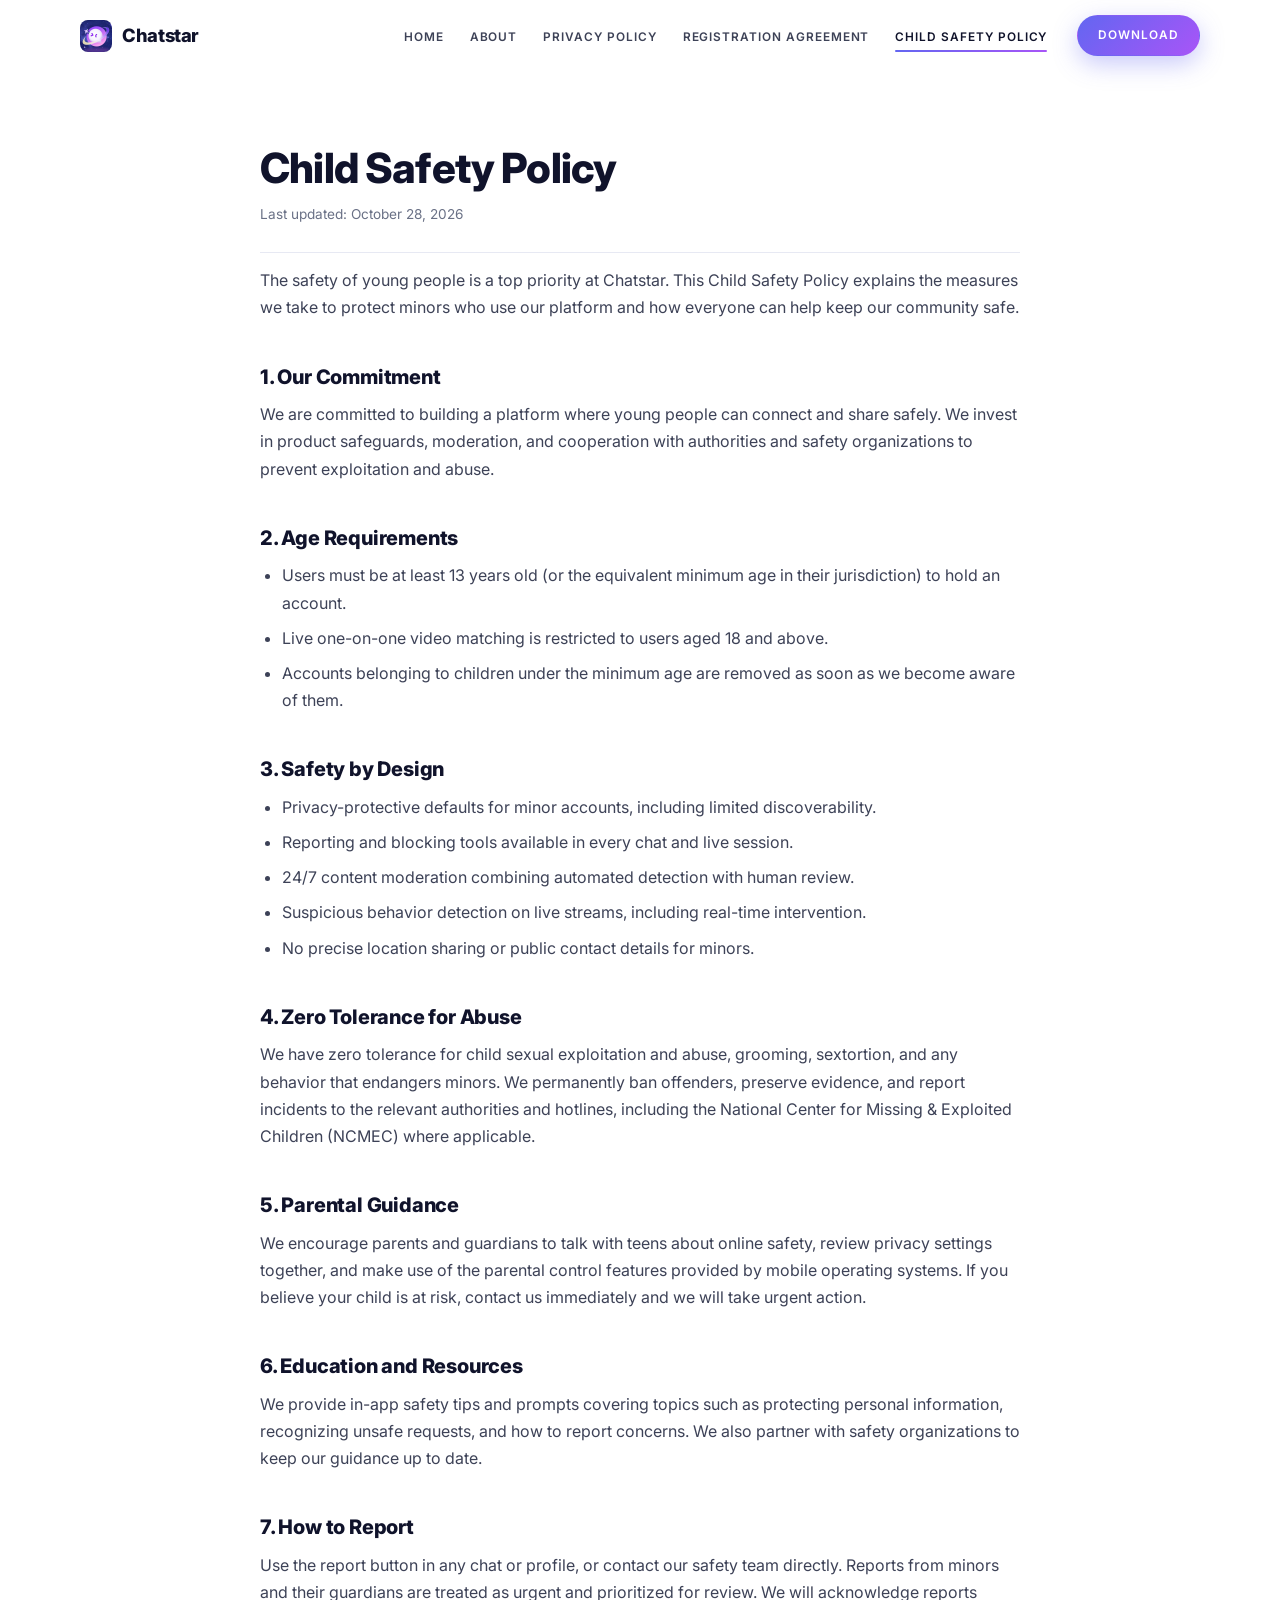
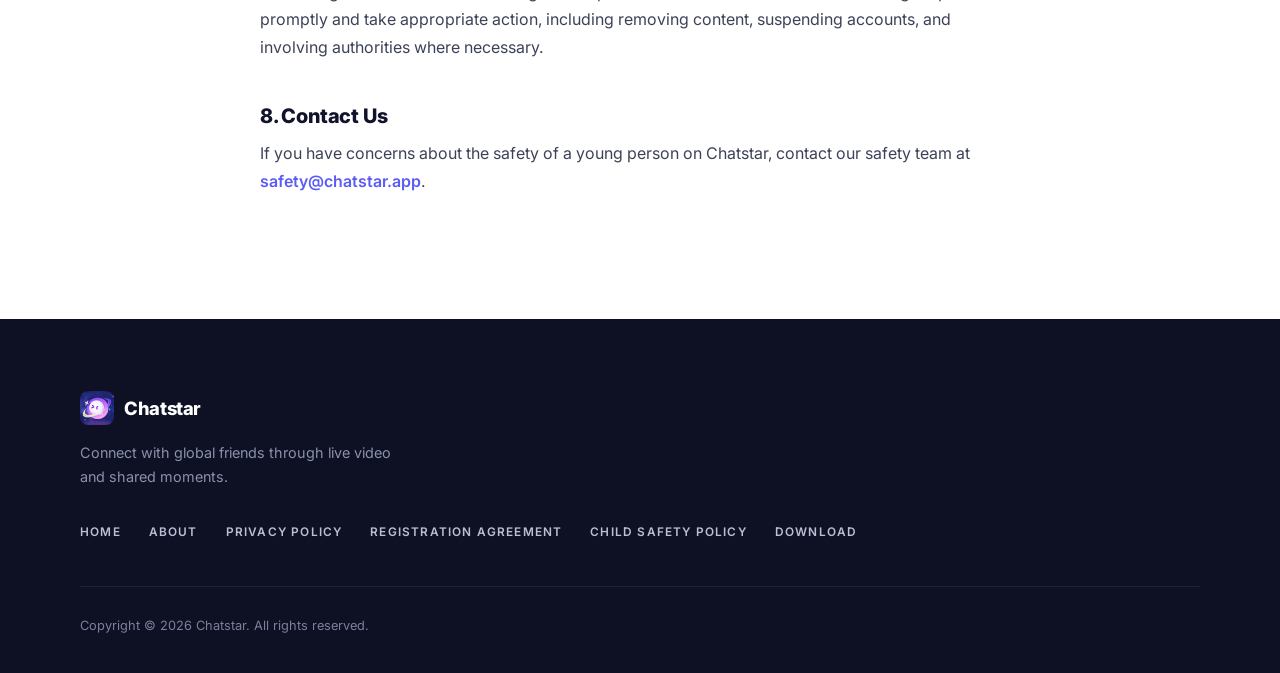
==== child_safety.html @ 047a6339 "commit" ====
<!DOCTYPE html>
<html lang="en">
<head>
<meta charset="UTF-8">
<meta name="viewport" content="width=device-width, initial-scale=1.0">
<title>Child Safety Policy - Chatstar</title>
<meta name="description" content="Chatstar Child Safety Policy - our commitment to keeping young people safe on our platform.">
<meta name="theme-color" content="#6366F1">
<link rel="icon" type="image/webp" href="static/picture/logo.webp">
<link rel="preconnect" href="https://fonts.googleapis.com">
<link rel="preconnect" href="https://fonts.gstatic.com" crossorigin>
<link href="https://fonts.googleapis.com/css2?family=Inter:wght@400;500;600;700;800&display=swap" rel="stylesheet">
<link rel="stylesheet" href="css/style.css">
</head>
<body>

<header class="site-header" id="siteHeader">
  <div class="container nav-wrap">
    <a class="brand" href="index.html" aria-label="Chatstar home">
      <img src="static/picture/logo.webp" alt="Chatstar logo" width="512" height="512">
      <span class="brand-name">Chatstar</span>
    </a>
    <nav class="main-nav" id="mainNav" aria-label="Main navigation">
      <ul>
        <li><a href="index.html">Home</a></li>
        <li><a href="index.html#about">About</a></li>
        <li><a href="privacy_policy.html">Privacy Policy</a></li>
        <li><a href="registration.html">Registration Agreement</a></li>
        <li><a class="active" href="child_safety.html">Child Safety Policy</a></li>
      </ul>
      <a class="btn btn-primary nav-cta" href="index.html#download">Download</a>
    </nav>
    <button class="nav-toggle" id="navToggle" aria-label="Open menu" aria-expanded="false">
      <span></span><span></span><span></span>
    </button>
  </div>
</header>

<main class="legal">
  <div class="container legal-inner">
    <h1>Child Safety Policy</h1>
    <p class="legal-meta">Last updated: October 28, 2026</p>

    <p>The safety of young people is a top priority at Chatstar. This Child Safety Policy explains the measures we take to protect minors who use our platform and how everyone can help keep our community safe.</p>

    <h2>1. Our Commitment</h2>
    <p>We are committed to building a platform where young people can connect and share safely. We invest in product safeguards, moderation, and cooperation with authorities and safety organizations to prevent exploitation and abuse.</p>

    <h2>2. Age Requirements</h2>
    <ul>
      <li>Users must be at least 13 years old (or the equivalent minimum age in their jurisdiction) to hold an account.</li>
      <li>Live one-on-one video matching is restricted to users aged 18 and above.</li>
      <li>Accounts belonging to children under the minimum age are removed as soon as we become aware of them.</li>
    </ul>

    <h2>3. Safety by Design</h2>
    <ul>
      <li>Privacy-protective defaults for minor accounts, including limited discoverability.</li>
      <li>Reporting and blocking tools available in every chat and live session.</li>
      <li>24/7 content moderation combining automated detection with human review.</li>
      <li>Suspicious behavior detection on live streams, including real-time intervention.</li>
      <li>No precise location sharing or public contact details for minors.</li>
    </ul>

    <h2>4. Zero Tolerance for Abuse</h2>
    <p>We have zero tolerance for child sexual exploitation and abuse, grooming, sextortion, and any behavior that endangers minors. We permanently ban offenders, preserve evidence, and report incidents to the relevant authorities and hotlines, including the National Center for Missing &amp; Exploited Children (NCMEC) where applicable.</p>

    <h2>5. Parental Guidance</h2>
    <p>We encourage parents and guardians to talk with teens about online safety, review privacy settings together, and make use of the parental control features provided by mobile operating systems. If you believe your child is at risk, contact us immediately and we will take urgent action.</p>

    <h2>6. Education and Resources</h2>
    <p>We provide in-app safety tips and prompts covering topics such as protecting personal information, recognizing unsafe requests, and how to report concerns. We also partner with safety organizations to keep our guidance up to date.</p>

    <h2>7. How to Report</h2>
    <p>Use the report button in any chat or profile, or contact our safety team directly. Reports from minors and their guardians are treated as urgent and prioritized for review. We will acknowledge reports promptly and take appropriate action, including removing content, suspending accounts, and involving authorities where necessary.</p>

    <h2>8. Contact Us</h2>
    <!-- TODO: 替换为真实安全团队联系邮箱 -->
    <p>If you have concerns about the safety of a young person on Chatstar, contact our safety team at <a href="mailto:safety@chatstar.app">safety@chatstar.app</a>.</p>
  </div>
</main>

<footer class="site-footer">
  <div class="container">
    <div class="footer-top">
      <div class="footer-brand">
        <a href="index.html" aria-label="Chatstar home">
          <img src="static/picture/logo.webp" alt="Chatstar logo" width="512" height="512">
          <span class="footer-brand-name">Chatstar</span>
        </a>
        <p>Connect with global friends through live video and shared moments.</p>
      </div>
      <nav class="footer-nav" aria-label="Footer navigation">
        <a href="index.html">Home</a>
        <a href="index.html#about">About</a>
        <a href="privacy_policy.html">Privacy Policy</a>
        <a href="registration.html">Registration Agreement</a>
        <a href="child_safety.html">Child Safety Policy</a>
        <a href="index.html#download">Download</a>
      </nav>
    </div>
    <div class="footer-bottom">
      <p>Copyright &copy; <span data-year>2026</span> Chatstar. All rights reserved.</p>
    </div>
  </div>
</footer>

<script src="js/main.js"></script>
</body>
</html>
---- css/style.css ----
/* ============================================================
   Chatstar - Official Website Stylesheet
   ============================================================ */

:root {
  --ink: #10132B;
  --text: #3D4257;
  --muted: #6A7186;
  --line: #E7E9F3;
  --bg: #FFFFFF;
  --surface: #F6F7FC;
  --primary: #5B5BF6;
  --violet: #A855F7;
  --grad: linear-gradient(135deg, #6366F1, #A855F7);
  --grad-soft: linear-gradient(135deg, #EEF0FF, #FAEAFF);
  --radius-lg: 24px;
  --radius-md: 16px;
  --shadow-sm: 0 1px 2px rgba(16, 19, 43, .05), 0 6px 18px rgba(16, 19, 43, .06);
  --shadow-lg: 0 18px 44px rgba(16, 19, 43, .14);
  --container: 1120px;
  --header-h: 72px;
  --ease: cubic-bezier(.22, .61, .36, 1);
}

* { margin: 0; padding: 0; box-sizing: border-box; }
html { scroll-behavior: smooth; scroll-padding-top: 96px; }

body {
  font-family: 'Inter', -apple-system, BlinkMacSystemFont, 'Segoe UI', 'PingFang SC', 'Microsoft YaHei', sans-serif;
  color: var(--text);
  background: var(--bg);
  line-height: 1.7;
  -webkit-font-smoothing: antialiased;
}

img { display: block; max-width: 100%; }
a { text-decoration: none; color: inherit; }
ul { list-style: none; }
button { font: inherit; }

.container { width: min(100% - 48px, var(--container)); margin-inline: auto; }

h1, h2, h3 { color: var(--ink); font-weight: 800; letter-spacing: -.02em; line-height: 1.18; }

.grad-text {
  background: var(--grad);
  -webkit-background-clip: text;
  background-clip: text;
  -webkit-text-fill-color: transparent;
}

::selection { background: rgba(99, 102, 241, .2); }
:focus-visible { outline: 3px solid rgba(99, 102, 241, .45); outline-offset: 2px; }

/* ---------- Header ---------- */
.site-header {
  position: fixed;
  top: 0; left: 0; right: 0;
  z-index: 100;
  height: var(--header-h);
  display: flex;
  align-items: center;
  border-bottom: 1px solid transparent;
  transition: background .3s var(--ease), border-color .3s var(--ease), box-shadow .3s var(--ease);
}
.site-header.scrolled {
  background: rgba(255, 255, 255, .85);
  -webkit-backdrop-filter: blur(14px);
  backdrop-filter: blur(14px);
  border-bottom-color: var(--line);
  box-shadow: 0 4px 20px rgba(16, 19, 43, .04);
}
.nav-wrap { display: flex; align-items: center; justify-content: space-between; gap: 24px; }
.brand { display: flex; align-items: center; gap: 10px; }
.brand img { height: 32px; width: auto; border-radius: 8px; }
.brand-name { font-size: 1.15rem; font-weight: 800; color: var(--ink); letter-spacing: -.02em; line-height: 1; }

.main-nav { display: flex; align-items: center; gap: 30px; }
.main-nav ul { display: flex; align-items: center; gap: 26px; }
.main-nav ul a {
  font-size: .74rem;
  font-weight: 600;
  letter-spacing: .08em;
  text-transform: uppercase;
  color: var(--text);
  position: relative;
  padding: 6px 0;
  transition: color .2s;
}
.main-nav ul a:hover { color: var(--primary); }
.main-nav ul a.active { color: var(--ink); }
.main-nav ul a.active::after {
  content: "";
  position: absolute;
  left: 0; right: 0; bottom: -2px;
  height: 2px;
  border-radius: 2px;
  background: var(--grad);
}

.nav-toggle {
  display: none;
  position: relative;
  width: 42px;
  height: 42px;
  border: 1px solid var(--line);
  border-radius: 12px;
  background: rgba(255, 255, 255, .8);
  cursor: pointer;
}
.nav-toggle span {
  position: absolute;
  left: 12px; right: 12px;
  height: 2px;
  border-radius: 2px;
  background: var(--ink);
  transition: transform .3s var(--ease), top .3s var(--ease), opacity .3s;
}
.nav-toggle span:nth-child(1) { top: 14px; }
.nav-toggle span:nth-child(2) { top: 20px; }
.nav-toggle span:nth-child(3) { top: 26px; }
.nav-toggle.open span:nth-child(1) { top: 20px; transform: rotate(45deg); }
.nav-toggle.open span:nth-child(2) { opacity: 0; }
.nav-toggle.open span:nth-child(3) { top: 20px; transform: rotate(-45deg); }

/* ---------- Buttons ---------- */
.btn {
  display: inline-flex;
  align-items: center;
  justify-content: center;
  gap: 10px;
  padding: 13px 28px;
  border-radius: 999px;
  border: 1px solid transparent;
  font-size: .95rem;
  font-weight: 600;
  cursor: pointer;
  transition: transform .25s var(--ease), box-shadow .25s var(--ease), background .25s, color .25s, border-color .25s;
}
.btn-primary { background: var(--grad); color: #fff; box-shadow: 0 8px 24px rgba(99, 102, 241, .35); }
.btn-primary:hover { color: #fff; transform: translateY(-2px); box-shadow: 0 14px 32px rgba(99, 102, 241, .45); }
.btn-outline { background: #fff; border-color: var(--line); color: var(--ink); }
.btn-outline:hover { border-color: #C6CBFF; color: var(--primary); transform: translateY(-2px); box-shadow: var(--shadow-sm); }
.nav-cta { padding: 9px 20px; font-size: .74rem; letter-spacing: .08em; text-transform: uppercase; }

/* ---------- Hero ---------- */
.hero {
  padding: calc(var(--header-h) + 96px) 0 108px;
  background:
    radial-gradient(640px 420px at 10% -10%, rgba(99, 102, 241, .12), transparent 60%),
    radial-gradient(720px 480px at 100% 4%, rgba(168, 85, 247, .12), transparent 60%),
    linear-gradient(180deg, #F8F9FF, #FFFFFF);
  overflow: hidden;
}
.hero-grid { display: grid; grid-template-columns: 1.05fr .95fr; gap: 64px; align-items: center; }

.hero-badge {
  display: inline-flex;
  align-items: center;
  gap: 8px;
  padding: 7px 16px;
  border-radius: 999px;
  background: #fff;
  border: 1px solid var(--line);
  box-shadow: var(--shadow-sm);
  font-size: .8rem;
  font-weight: 600;
  color: var(--text);
  margin-bottom: 26px;
}
.hero-badge svg { color: var(--violet); flex: none; }

.hero h1 { font-size: clamp(2.5rem, 5.4vw, 3.9rem); margin-bottom: 22px; }
.hero-sub { font-size: 1.12rem; color: var(--muted); max-width: 460px; margin-bottom: 34px; }
.hero-actions { display: flex; flex-wrap: wrap; gap: 14px; margin-bottom: 44px; }
.hero-stats { display: flex; flex-wrap: wrap; gap: 20px 40px; }
.stat b { display: block; font-size: 1.35rem; font-weight: 800; color: var(--ink); letter-spacing: -.01em; line-height: 1.3; }
.stat span { font-size: .78rem; color: var(--muted); }

.hero-media { animation: float 7s ease-in-out infinite; }
.hero-media img { width: 100%; border-radius: var(--radius-lg); box-shadow: var(--shadow-lg); }
@keyframes float {
  0%, 100% { transform: translateY(0); }
  50% { transform: translateY(-12px); }
}

/* ---------- Sections ---------- */
.section { padding: 104px 0; }
.section-head { max-width: 620px; margin: 0 auto 56px; text-align: center; }
.section-head h2 { font-size: clamp(1.8rem, 3.5vw, 2.5rem); margin-bottom: 14px; }
.section-head p { color: var(--muted); }

.eyebrow {
  display: inline-block;
  font-size: .76rem;
  font-weight: 700;
  letter-spacing: .16em;
  text-transform: uppercase;
  margin-bottom: 12px;
  background: var(--grad);
  -webkit-background-clip: text;
  background-clip: text;
  -webkit-text-fill-color: transparent;
}

/* ---------- Features ---------- */
.features { background: var(--surface); }
.feature-grid { display: grid; grid-template-columns: repeat(4, 1fr); gap: 24px; }
.feature-card {
  background: #fff;
  border: 1px solid var(--line);
  border-radius: var(--radius-lg);
  overflow: hidden;
  box-shadow: var(--shadow-sm);
  transition: transform .35s var(--ease), box-shadow .35s var(--ease);
}
.feature-card:hover { transform: translateY(-6px); box-shadow: var(--shadow-lg); }
.feature-media { aspect-ratio: 4 / 3; overflow: hidden; }
.feature-media img { width: 100%; height: 100%; object-fit: cover; transition: transform .6s var(--ease); }
.feature-card:hover .feature-media img { transform: scale(1.05); }
.feature-body { padding: 22px 22px 26px; }
.feature-tag {
  font-size: .7rem;
  font-weight: 700;
  letter-spacing: .18em;
  text-transform: uppercase;
  color: var(--primary);
}
.feature-body h3 { font-size: 1.15rem; margin: 8px 0; }
.feature-body p { font-size: .92rem; color: var(--muted); }

/* ---------- About ---------- */
.about-grid { display: grid; grid-template-columns: 1fr 1fr; gap: 72px; align-items: center; }
.about-media { position: relative; }
.about-media::before {
  content: "";
  position: absolute;
  top: 28px; right: -24px; bottom: -28px; left: 24px;
  border-radius: var(--radius-lg);
  background: var(--grad-soft);
}
.about-media img { position: relative; border-radius: var(--radius-lg); box-shadow: var(--shadow-lg); }
.about-copy h2 { font-size: clamp(1.8rem, 3.5vw, 2.5rem); margin-bottom: 16px; }
.about-copy > p { color: var(--muted); margin-bottom: 26px; }
.about-list { display: grid; gap: 18px; margin-bottom: 34px; }
.about-list li { display: flex; gap: 14px; align-items: flex-start; }
.check {
  flex: none;
  width: 26px; height: 26px;
  border-radius: 9px;
  background: var(--grad);
  display: grid;
  place-items: center;
  margin-top: 3px;
}
.check svg { width: 12px; height: 12px; }
.about-list b { display: block; color: var(--ink); font-size: .98rem; }
.about-list p { font-size: .88rem; color: var(--muted); }

/* ---------- Download ---------- */
.download { padding: 0 0 104px; }
.download-inner {
  position: relative;
  background: var(--grad);
  border-radius: 28px;
  padding: 64px 60px;
  display: flex;
  align-items: center;
  justify-content: space-between;
  gap: 40px;
  color: #fff;
  overflow: hidden;
  box-shadow: 0 24px 64px rgba(99, 102, 241, .35);
}
.download-inner::before,
.download-inner::after {
  content: "";
  position: absolute;
  border-radius: 50%;
  background: rgba(255, 255, 255, .12);
}
.download-inner::before { width: 340px; height: 340px; top: -180px; right: -90px; }
.download-inner::after { width: 260px; height: 260px; bottom: -140px; left: -70px; }
.download-copy { position: relative; z-index: 1; }
.download-copy h2 { color: #fff; font-size: clamp(1.7rem, 3vw, 2.3rem); margin-bottom: 10px; }
.download-copy p { color: rgba(255, 255, 255, .85); }
.download-actions { position: relative; z-index: 1; display: flex; flex-wrap: wrap; gap: 14px; }
.btn-store { background: #fff; color: var(--ink); box-shadow: 0 10px 28px rgba(16, 19, 43, .2); }
.btn-store:hover { transform: translateY(-2px); box-shadow: 0 14px 36px rgba(16, 19, 43, .28); color: var(--ink); }
.btn-store-ghost { border-color: rgba(255, 255, 255, .55); color: #fff; }
.btn-store-ghost:hover { background: rgba(255, 255, 255, .14); color: #fff; transform: translateY(-2px); }
.store-label { text-align: left; line-height: 1.25; font-size: .98rem; font-weight: 700; }
.store-label small { display: block; font-size: .6rem; font-weight: 600; letter-spacing: .05em; opacity: .65; }

/* ---------- Footer ---------- */
.site-footer { background: #0E1024; color: #9CA3BD; padding: 72px 0 36px; }
.footer-top {
  display: flex;
  align-items: flex-start;
  justify-content: space-between;
  gap: 32px 48px;
  flex-wrap: wrap;
  padding-bottom: 44px;
  border-bottom: 1px solid rgba(255, 255, 255, .08);
}
.footer-brand a { display: flex; align-items: center; gap: 10px; }
.footer-brand img { height: 34px; width: auto; border-radius: 8px; }
.footer-brand-name { font-size: 1.15rem; font-weight: 800; color: #fff; letter-spacing: -.02em; line-height: 1; }
.footer-brand p { margin-top: 16px; max-width: 320px; font-size: .9rem; color: #8A91AC; }
.footer-nav { display: flex; flex-wrap: wrap; gap: 12px 28px; }
.footer-nav a {
  font-size: .74rem;
  font-weight: 600;
  letter-spacing: .1em;
  text-transform: uppercase;
  color: #B9BFD4;
  transition: color .2s;
}
.footer-nav a:hover { color: #fff; }
.footer-bottom { padding-top: 28px; font-size: .8rem; color: #7A809B; }

/* ---------- Legal pages ---------- */
.legal { padding: calc(var(--header-h) + 72px) 0 110px; }
.legal-inner { max-width: 760px; }
.legal h1 { font-size: clamp(1.9rem, 4vw, 2.6rem); margin-bottom: 10px; }
.legal-meta {
  color: var(--muted);
  font-size: .85rem;
  padding-bottom: 26px;
  margin-bottom: 36px;
  border-bottom: 1px solid var(--line);
}
.legal h2 { font-size: 1.25rem; margin: 44px 0 12px; letter-spacing: -.01em; }
.legal p { margin-bottom: 14px; }
.legal ul { list-style: disc; padding-left: 22px; margin-bottom: 16px; }
.legal li { margin-bottom: 8px; }
.legal strong { color: var(--ink); }
.legal a { color: var(--primary); font-weight: 600; }
.legal a:hover { text-decoration: underline; }

/* ---------- Reveal animation ---------- */
.reveal { opacity: 0; transform: translateY(26px); transition: opacity .7s var(--ease), transform .7s var(--ease); }
.reveal.visible { opacity: 1; transform: none; }
.feature-grid .reveal:nth-child(2) { transition-delay: .08s; }
.feature-grid .reveal:nth-child(3) { transition-delay: .16s; }
.feature-grid .reveal:nth-child(4) { transition-delay: .24s; }

@media (prefers-reduced-motion: reduce) {
  html { scroll-behavior: auto; }
  .reveal { opacity: 1; transform: none; transition: none; }
  .hero-media { animation: none; }
  .btn, .feature-card { transition: none; }
}

/* ---------- Responsive ---------- */
@media (max-width: 1020px) {
  .nav-toggle { display: block; }
  .main-nav {
    position: fixed;
    top: var(--header-h);
    left: 0; right: 0;
    flex-direction: column;
    align-items: stretch;
    gap: 6px;
    background: #fff;
    padding: 14px 24px 24px;
    border-bottom: 1px solid var(--line);
    box-shadow: var(--shadow-lg);
    opacity: 0;
    visibility: hidden;
    transform: translateY(-12px);
    transition: opacity .3s var(--ease), transform .3s var(--ease), visibility .3s;
  }
  .main-nav.open { opacity: 1; visibility: visible; transform: none; }
  .main-nav ul { flex-direction: column; align-items: stretch; gap: 0; }
  .main-nav ul a { display: block; padding: 13px 8px; font-size: .85rem; }
  .main-nav ul a.active::after { display: none; }
  .main-nav ul a.active { color: var(--primary); }
  .nav-cta { margin-top: 10px; }
}

@media (max-width: 980px) {
  .hero-grid { grid-template-columns: 1fr; gap: 48px; }
  .hero-copy { text-align: center; }
  .hero-sub { margin-inline: auto; }
  .hero-actions { justify-content: center; }
  .hero-stats { justify-content: center; }
  .about-grid { grid-template-columns: 1fr; gap: 48px; }
  .feature-grid { grid-template-columns: repeat(2, 1fr); }
  .download-inner { flex-direction: column; text-align: center; padding: 52px 32px; }
  .download-actions { justify-content: center; }
}

@media (max-width: 560px) {
  .section { padding: 72px 0; }
  .hero { padding-top: calc(var(--header-h) + 56px); padding-bottom: 72px; }
  .download { padding-bottom: 72px; }
  .feature-grid { grid-template-columns: 1fr; }
  .hero-stats { gap: 18px 28px; }
  .footer-top { flex-direction: column; }
}
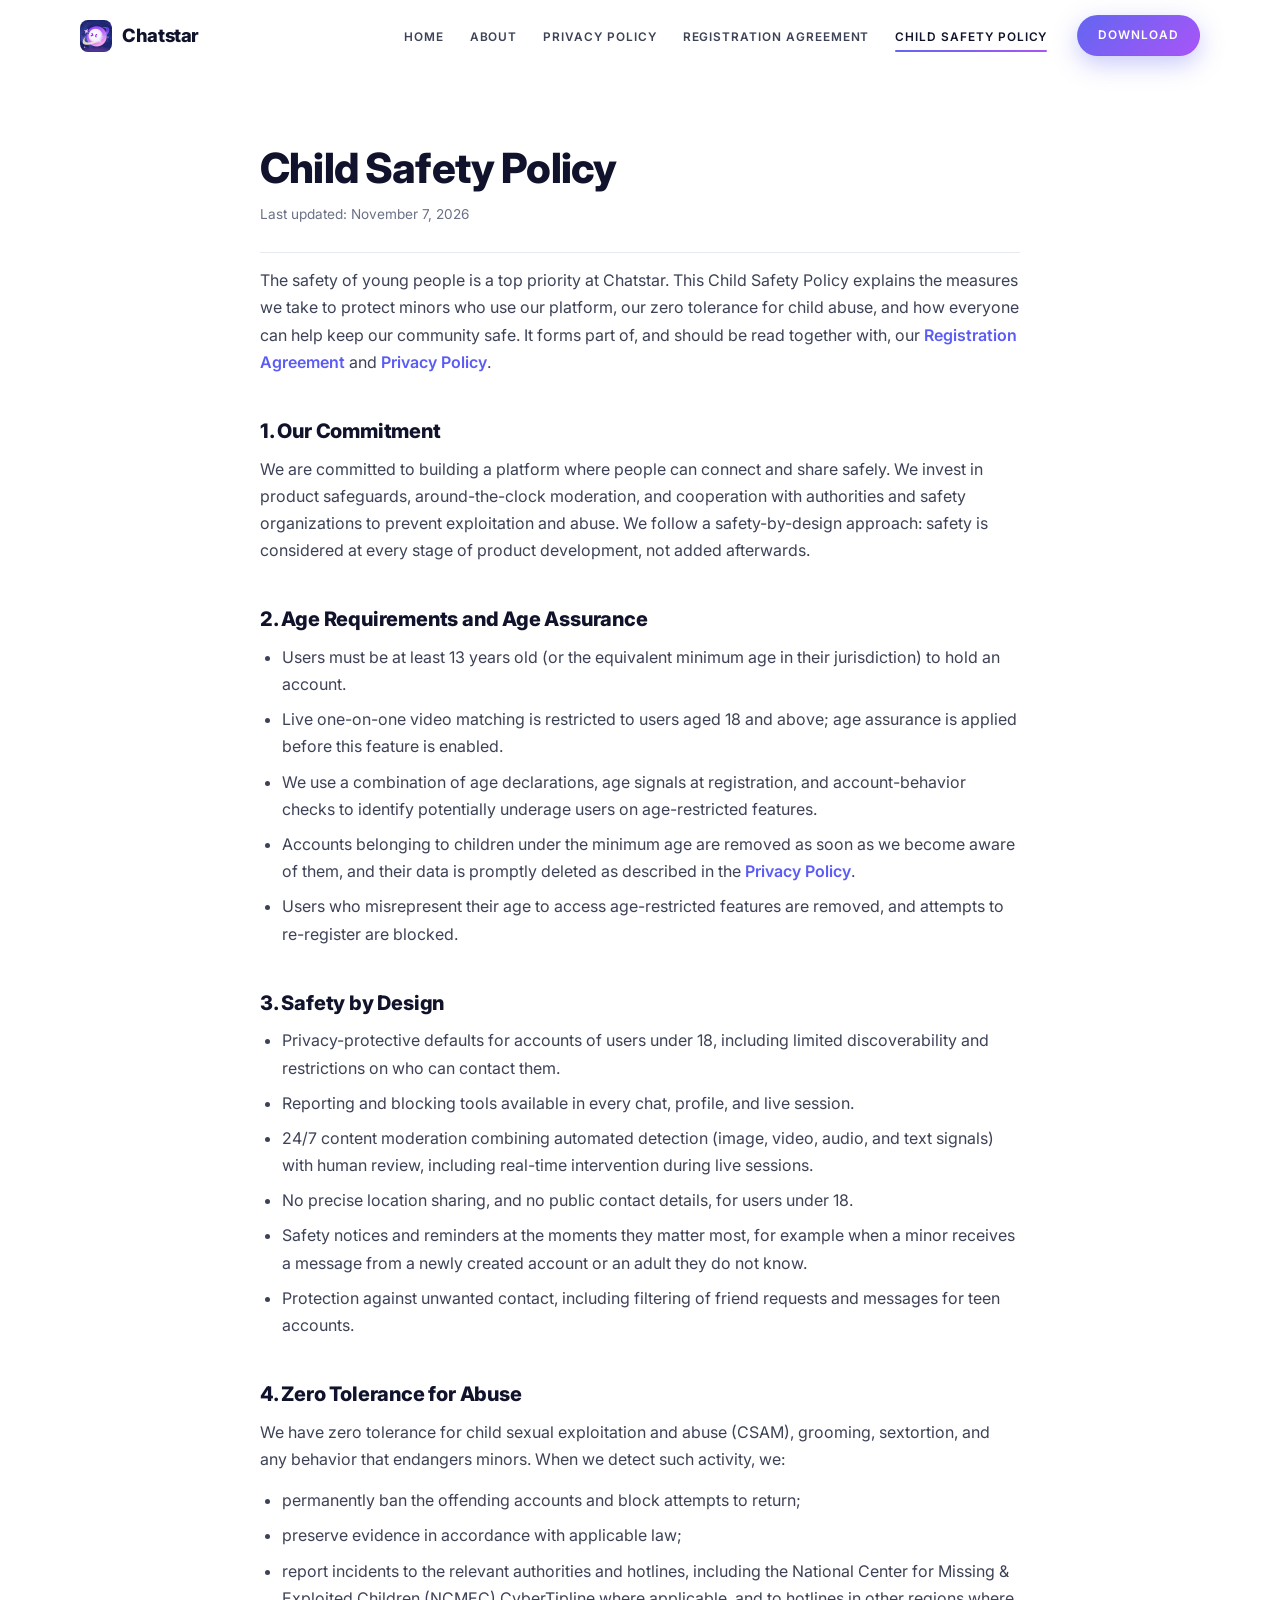
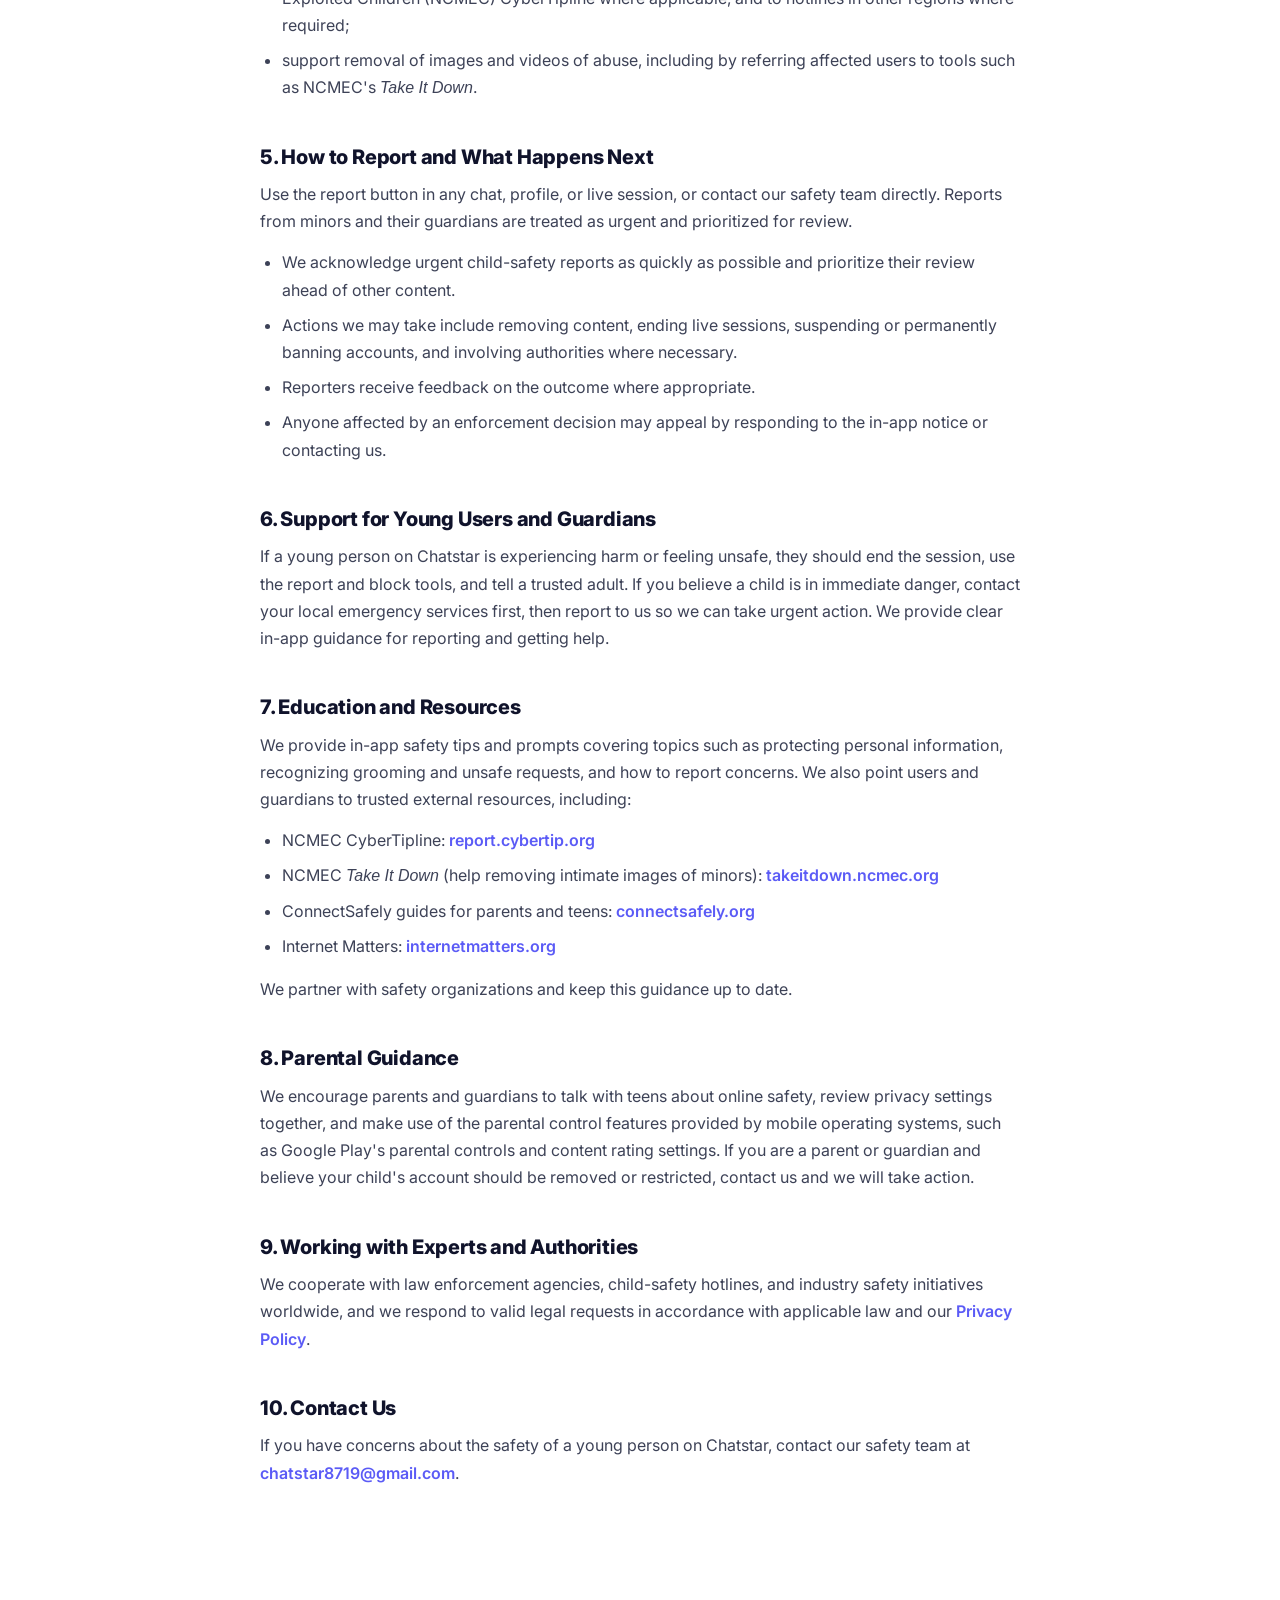
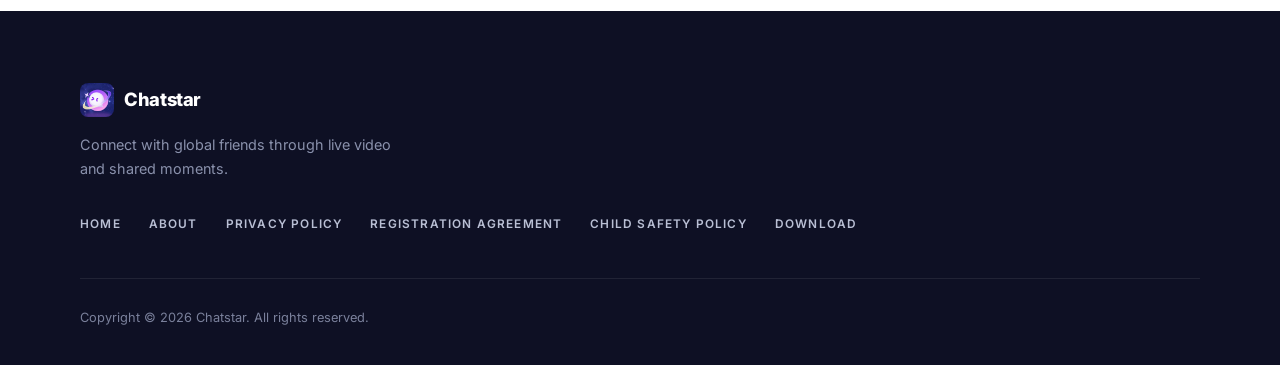
==== commit 654cea63: "bug fixed" ====
--- a/child_safety.html
+++ b/child_safety.html
@@ -39,44 +39,71 @@
 <main class="legal">
   <div class="container legal-inner">
     <h1>Child Safety Policy</h1>
-    <p class="legal-meta">Last updated: October 28, 2026</p>
+    <p class="legal-meta">Last updated: November 7, 2026</p>
 
-    <p>The safety of young people is a top priority at Chatstar. This Child Safety Policy explains the measures we take to protect minors who use our platform and how everyone can help keep our community safe.</p>
+    <p>The safety of young people is a top priority at Chatstar. This Child Safety Policy explains the measures we take to protect minors who use our platform, our zero tolerance for child abuse, and how everyone can help keep our community safe. It forms part of, and should be read together with, our <a href="registration.html">Registration Agreement</a> and <a href="privacy_policy.html">Privacy Policy</a>.</p>
 
     <h2>1. Our Commitment</h2>
-    <p>We are committed to building a platform where young people can connect and share safely. We invest in product safeguards, moderation, and cooperation with authorities and safety organizations to prevent exploitation and abuse.</p>
+    <p>We are committed to building a platform where people can connect and share safely. We invest in product safeguards, around-the-clock moderation, and cooperation with authorities and safety organizations to prevent exploitation and abuse. We follow a safety-by-design approach: safety is considered at every stage of product development, not added afterwards.</p>
 
-    <h2>2. Age Requirements</h2>
+    <h2>2. Age Requirements and Age Assurance</h2>
     <ul>
       <li>Users must be at least 13 years old (or the equivalent minimum age in their jurisdiction) to hold an account.</li>
-      <li>Live one-on-one video matching is restricted to users aged 18 and above.</li>
-      <li>Accounts belonging to children under the minimum age are removed as soon as we become aware of them.</li>
+      <li>Live one-on-one video matching is restricted to users aged 18 and above; age assurance is applied before this feature is enabled.</li>
+      <li>We use a combination of age declarations, age signals at registration, and account-behavior checks to identify potentially underage users on age-restricted features.</li>
+      <li>Accounts belonging to children under the minimum age are removed as soon as we become aware of them, and their data is promptly deleted as described in the <a href="privacy_policy.html">Privacy Policy</a>.</li>
+      <li>Users who misrepresent their age to access age-restricted features are removed, and attempts to re-register are blocked.</li>
     </ul>
 
     <h2>3. Safety by Design</h2>
     <ul>
-      <li>Privacy-protective defaults for minor accounts, including limited discoverability.</li>
-      <li>Reporting and blocking tools available in every chat and live session.</li>
-      <li>24/7 content moderation combining automated detection with human review.</li>
-      <li>Suspicious behavior detection on live streams, including real-time intervention.</li>
-      <li>No precise location sharing or public contact details for minors.</li>
+      <li>Privacy-protective defaults for accounts of users under 18, including limited discoverability and restrictions on who can contact them.</li>
+      <li>Reporting and blocking tools available in every chat, profile, and live session.</li>
+      <li>24/7 content moderation combining automated detection (image, video, audio, and text signals) with human review, including real-time intervention during live sessions.</li>
+      <li>No precise location sharing, and no public contact details, for users under 18.</li>
+      <li>Safety notices and reminders at the moments they matter most, for example when a minor receives a message from a newly created account or an adult they do not know.</li>
+      <li>Protection against unwanted contact, including filtering of friend requests and messages for teen accounts.</li>
     </ul>
 
     <h2>4. Zero Tolerance for Abuse</h2>
-    <p>We have zero tolerance for child sexual exploitation and abuse, grooming, sextortion, and any behavior that endangers minors. We permanently ban offenders, preserve evidence, and report incidents to the relevant authorities and hotlines, including the National Center for Missing &amp; Exploited Children (NCMEC) where applicable.</p>
+    <p>We have zero tolerance for child sexual exploitation and abuse (CSAM), grooming, sextortion, and any behavior that endangers minors. When we detect such activity, we:</p>
+    <ul>
+      <li>permanently ban the offending accounts and block attempts to return;</li>
+      <li>preserve evidence in accordance with applicable law;</li>
+      <li>report incidents to the relevant authorities and hotlines, including the National Center for Missing &amp; Exploited Children (NCMEC) CyberTipline where applicable, and to hotlines in other regions where required;</li>
+      <li>support removal of images and videos of abuse, including by referring affected users to tools such as NCMEC's <em>Take It Down</em>.</li>
+    </ul>
 
-    <h2>5. Parental Guidance</h2>
-    <p>We encourage parents and guardians to talk with teens about online safety, review privacy settings together, and make use of the parental control features provided by mobile operating systems. If you believe your child is at risk, contact us immediately and we will take urgent action.</p>
+    <h2>5. How to Report and What Happens Next</h2>
+    <p>Use the report button in any chat, profile, or live session, or contact our safety team directly. Reports from minors and their guardians are treated as urgent and prioritized for review.</p>
+    <ul>
+      <li>We acknowledge urgent child-safety reports as quickly as possible and prioritize their review ahead of other content.</li>
+      <li>Actions we may take include removing content, ending live sessions, suspending or permanently banning accounts, and involving authorities where necessary.</li>
+      <li>Reporters receive feedback on the outcome where appropriate.</li>
+      <li>Anyone affected by an enforcement decision may appeal by responding to the in-app notice or contacting us.</li>
+    </ul>
 
-    <h2>6. Education and Resources</h2>
-    <p>We provide in-app safety tips and prompts covering topics such as protecting personal information, recognizing unsafe requests, and how to report concerns. We also partner with safety organizations to keep our guidance up to date.</p>
+    <h2>6. Support for Young Users and Guardians</h2>
+    <p>If a young person on Chatstar is experiencing harm or feeling unsafe, they should end the session, use the report and block tools, and tell a trusted adult. If you believe a child is in immediate danger, contact your local emergency services first, then report to us so we can take urgent action. We provide clear in-app guidance for reporting and getting help.</p>
 
-    <h2>7. How to Report</h2>
-    <p>Use the report button in any chat or profile, or contact our safety team directly. Reports from minors and their guardians are treated as urgent and prioritized for review. We will acknowledge reports promptly and take appropriate action, including removing content, suspending accounts, and involving authorities where necessary.</p>
+    <h2>7. Education and Resources</h2>
+    <p>We provide in-app safety tips and prompts covering topics such as protecting personal information, recognizing grooming and unsafe requests, and how to report concerns. We also point users and guardians to trusted external resources, including:</p>
+    <ul>
+      <li>NCMEC CyberTipline: <a href="https://report.cybertip.org" rel="noopener" target="_blank">report.cybertip.org</a></li>
+      <li>NCMEC <em>Take It Down</em> (help removing intimate images of minors): <a href="https://takeitdown.ncmec.org" rel="noopener" target="_blank">takeitdown.ncmec.org</a></li>
+      <li>ConnectSafely guides for parents and teens: <a href="https://connectsafely.org" rel="noopener" target="_blank">connectsafely.org</a></li>
+      <li>Internet Matters: <a href="https://www.internetmatters.org" rel="noopener" target="_blank">internetmatters.org</a></li>
+    </ul>
+    <p>We partner with safety organizations and keep this guidance up to date.</p>
 
-    <h2>8. Contact Us</h2>
-    <!-- TODO: 替换为真实安全团队联系邮箱 -->
-    <p>If you have concerns about the safety of a young person on Chatstar, contact our safety team at <a href="mailto:safety@chatstar.app">safety@chatstar.app</a>.</p>
+    <h2>8. Parental Guidance</h2>
+    <p>We encourage parents and guardians to talk with teens about online safety, review privacy settings together, and make use of the parental control features provided by mobile operating systems, such as Google Play's parental controls and content rating settings. If you are a parent or guardian and believe your child's account should be removed or restricted, contact us and we will take action.</p>
+
+    <h2>9. Working with Experts and Authorities</h2>
+    <p>We cooperate with law enforcement agencies, child-safety hotlines, and industry safety initiatives worldwide, and we respond to valid legal requests in accordance with applicable law and our <a href="privacy_policy.html">Privacy Policy</a>.</p>
+
+    <h2>10. Contact Us</h2>
+    <p>If you have concerns about the safety of a young person on Chatstar, contact our safety team at <a href="mailto:chatstar8719@gmail.com">chatstar8719@gmail.com</a>.</p>
   </div>
 </main>
 
